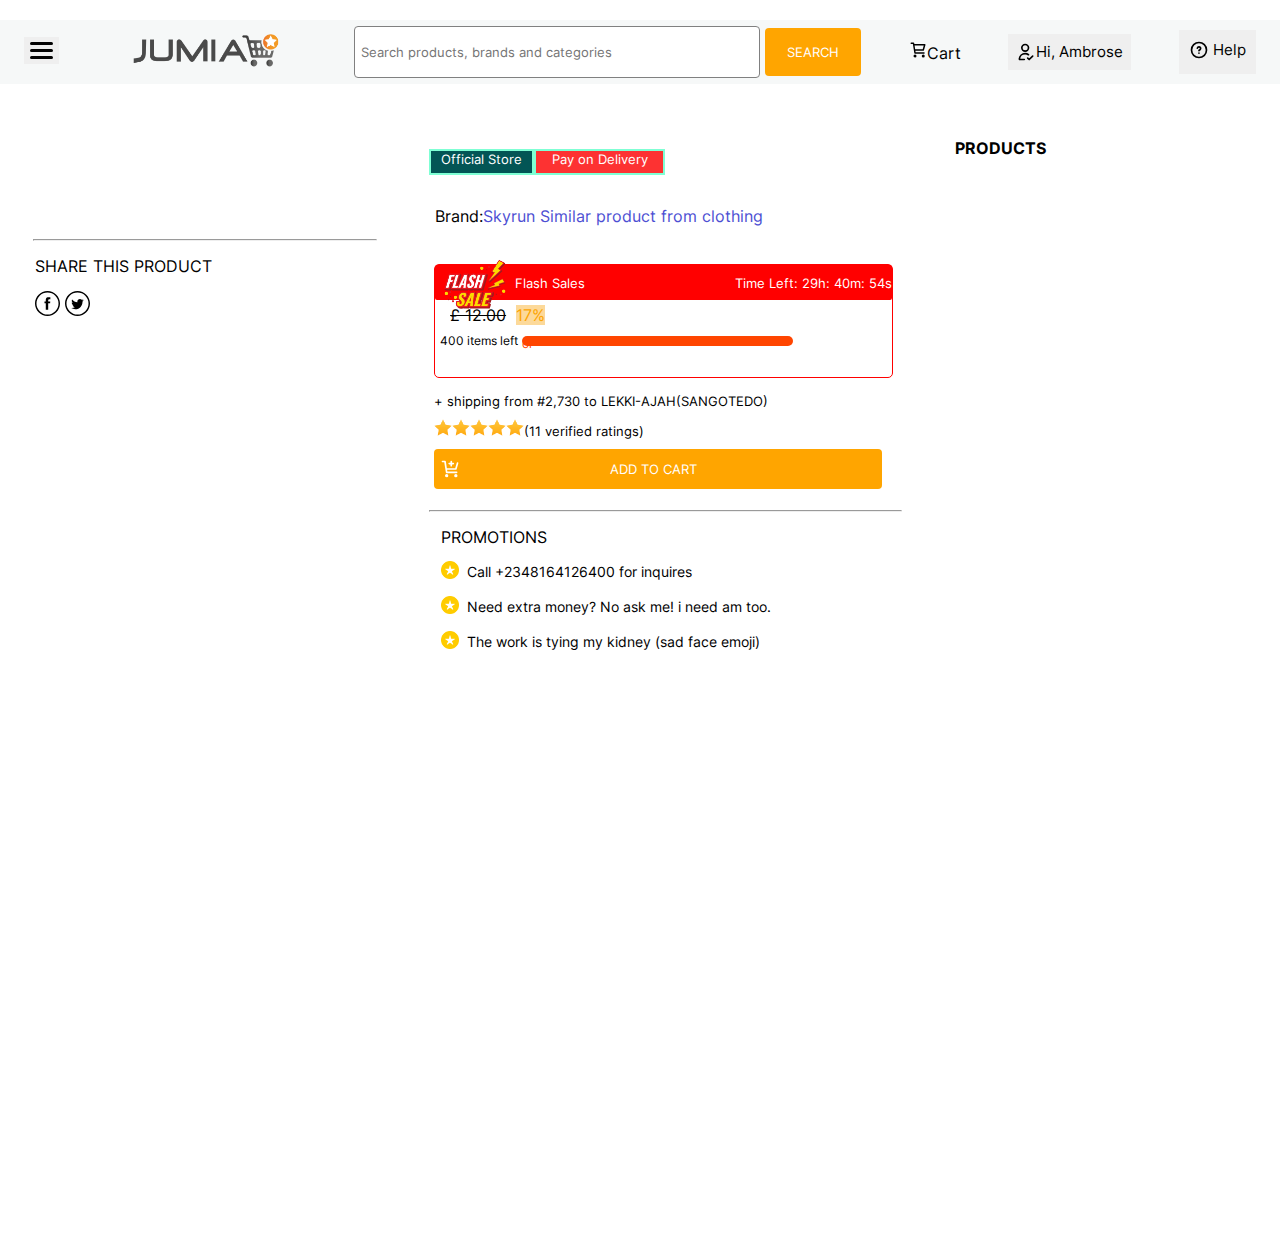
==== index.html @ 78945461 "capsome project" ====
<!DOCTYPE html>
<html lang="en">
<head>
    <meta charset="UTF-8">
    <meta name="viewport" content="width=device-width, initial-scale=1.0">
    <title>jumia.com</title>
    <link rel="stylesheet" href="/css/general.css">
    <link rel="stylesheet" href="/css/dropdown.css">
    <link rel="stylesheet" href="">
    <link rel="stylesheet" href="">
</head>
<body>
    <nav id="topbar">
        <label class="ham">
            <div class="navbar">
                <div class="container">
                    <!-- css form set -->
                    <button class="hamburger">
                        <div class="bar"></div>
                    </button>
                </div>
                <nav class="homebar">
                    <ul>
                        <li><img src="" alt=""><a href=""><img src="/asset/apple-5-svgrepo-com.svg" alt="">Super market</a></li>
                        <li> <a href=""> <img src="/asset/NicePng_lipstick-vector-png_3267996.png" alt="" width="18"> Health and Beauty</a></li>
                        <li><a href=""> <img src="/asset/house-svgrepo-com.png" alt=""> Home and Office</a></li>
                        <li><a href=""><img src="" alt=""><img src="/asset/pot.png" alt="" > Appliances</a></li>
                        <li><a href=""><img src="/asset/cell-phone_191.png" alt=""> Phones and Tablets</a></li>
                        <li><a href=""><img src="/asset/computer.png" alt=""> Computing</a></li>
                        <li><a href=""><img src="/asset/laptop-svgrepo-com.svg" alt="">Electronics</a></li>
                        <li><a href=""><img src="/asset/t-shirt.png" alt=""> Fasion</a></li>
                        <li><a href=""><img src="/asset/m2i8A0d3d3d3A0H7.png" alt=""> Baby products</a></li>
                        <li><a href=""><img src="/asset/game-icon-png-4480.png" alt=""> Gaming</a></li>
                        <li><a href=""><img src="/asset/dumbbell.png" alt=""> Sporting Goods</a></li>
                        <li><a href=""><img src="/asset/dots-three-circle.512x512.png" alt=""> Other Categories</a></li>
                    </ul>
                </nav>
            </div> 

        </label>


        <label class="logo">
            <img src="/asset/Jumia.png" alt="" width="200">
        </label>
        <label class="searchbox"> 
            <i class="fa-solid fa-magnifying-glass"></i>
            <input type="text" placeholder=" Search products, brands and categories">
            <button>SEARCH</button>

        </label>
        
        <label class="nav-cart"><img src="/asset/cart-shopping-svgrepo-com.svg" alt="" width="18">Cart</label>


        <label class="profile">
            <div class="drop" data-dropdown>
                <button class="link" data-dropdown-button> <img src="/asset/user-check-svgrepo-com.svg" alt="" width="20"> Hi, Ambrose </button>
                <div class="content">
                    <button>Sign In</button>
                    <hr>
                    <div class="droplinks">
                        <a href="#" class="link">My Account</a>
                        <a href="#" class="link">Order</a>
                        <a href="#" class="link">Saved Items</a>
                    </div>
    
                </div>
            </div>
        </label>



        <label class="Help">
            <div class="drop" data-dropdown>
                <button class="link" data-dropdown-button> <div><img src="/asset/circle-question-svgrepo-com.svg" alt="" width="20"></div> <div>Help</div> </button>
                <div class="content">
                    <div class="droplinks">
                    <a href="#" class="link">Help Center</a>
                    <a href="#" class="link">Place an Order</a>
                    <a href="#" class="link">Track an Order</a>
                    <a href="#" class="link">Cancel an Order</a>
                    <a href="#" class="link">Return an Order</a>
                    <hr>
                    <button>Live Chat</button>
                </div>
            </div>
    
        </label>
    
</nav>


    <!-- bigbox part -->
    <div class="ppart">
        <div class="product">
            <div id="image">
                <div id="main-image"></div>
                <hr>
                <div id="social">
                    <div>SHARE THIS PRODUCT</div>
                    <div><img src="/asset/facebook-svgrepo-com.svg" alt="" width="25">
                    <img src="/asset/twitter-svgrepo-com.svg" alt="" width="25">
                </div>
                </div>
            <!--     <div id="desc"> wat</div> -->
            </div>
            <div id="img-text">
                <div id="off-store">
                    <div id="pay-del">Official Store</div>
                    <div id="pay-del1">Pay on Delivery</div>
                </div>
                <div id="product-title">
                    <div>
                        <div id="pt"></div>
                         <div id="brand">Brand:<p>Skyrun Similar product from clothing</p></div>
                    </div>
                    
                </div>
                <div id="price-set">
                    <div id="red-line">
                        <div id="flash"><img src="/asset/flash sale banner with lightning_7954542.png" alt="" width="80"> Flash Sales</div>
                        <div id="timer">Time Left: 29h: 40m: 54s</div>
                    </div>
                    <div id="pricey">
                        <div id="pprice"></div>
                        <div id="discount">£ 12.00</div>
                        <div id="percnt">17%</div>
                    </div>
                    <div id="pset"></div>
                    <div id="count">
                         <div id="cbar"> <div>400 items left</div><div id="or">or</div>
                        <div id="wh">wh</div></div>
                    </div>

                </div>
                <div id="extra">
                    <div id="shipping">+ shipping from #2,730 to LEKKI-AJAH(SANGOTEDO)</div>
                    <div id="starred"><img src="/asset/yellow star.png" alt="" width="18"><img src="/asset/yellow star.png" alt="" width="18"><img src="/asset/yellow star.png" alt="" width="18"><img src="/asset/yellow star.png" alt="" width="18"><img src="/asset/yellow star.png" alt="" width="18">(11 verified ratings)</div>
                    <div id="cartbtn"><button><img src="/asset/cart-plus-svgrepo-com.svg" alt="" width="20"> ADD TO CART</button></div>
                </div>
                <hr>
                <div id="promotion">
                        <div id="p">PROMOTIONS</div>
                        <div id="p"><div><img src="/asset/favorite_11450270.png" alt="" width="18"></div> <div>Call +2348164126400 for inquires</div></div>
                        
                        <div id="p"><div><img src="/asset/favorite_11450270.png" alt="" width="18"></div> <div>Need extra money? No ask me! i need am too.</div></div>
                        
                        <div id="p"><div><img src="/asset/favorite_11450270.png" alt="" width="18"></div> <div>The work is tying my kidney (sad face emoji)</div></div>
                </div>
                
                
            </div>
        </div>
        <div class="product-list">
            <div ><h4>PRODUCTS</h4></div>
            <div id="cart1">
                <!-- <div id="star">star</div> -->
                <div id="pro"></div>
                <!-- <button>View product</button> -->
            </div>
            <div id="cart1">
                     <!-- <div id="star">star</div> -->
                <div id="pro"></div>
                <!-- <button>View product</button> -->
            </div>
            <div id="cart1">
                <!-- <div id="star">star</div> -->
                <div id="pro"></div>
                <!-- <button>View product</button> -->
            </div>
            <div id="cart1"> 
                <!-- <div id="star">star</div> -->
                <div id="pro"></div>
                <!-- <button>View product</button> -->
            </div>
            <div id="cart1">
                <!-- <div id="star">star</div> -->
                <div id="pro"></div>
                <!-- <button>View product</button> -->
            </div>
            <div id="cart1">
                <!-- <div id="star">star</div> -->
                <div id="pro"></div>
                <!-- <button>View product</button> -->
            </div>
            <div id="cart1">
                <!-- <div id="star">star</div> -->
                <div id="pro"></div>
                <!-- <button>View product</button> -->
            </div>
        </div>
    </div>
</div>
















    <script src="/js/domman.js"></script>
    <script src="/js/dropdown.js"></script>
    <script src="/js/hambuger.js"></script>
    <script src="/js/fetch.js"></script>
</body>
</html>
---- css/general.css ----
@font-face {
    font-family: myFont1;
    src: url(/asset/font/Inter-VariableFont_slnt\,wght.ttf);
}
*{
    font-family: myFont1;
}
.gen{
    display: flex;
    flex-direction: column;
}
.topbar{
    background-color: aqua;
    width: 100rem;
    height: 4rem;
    display:contents;
    justify-content: center;
    align-items: center;
    flex-wrap: nowrap;
}
.ppart{
    width: 79rem;
    height: 70rem;
    background-color:none;
    margin-top: 2rem;
    display: flex;
    flex-direction: row;/* 
    position: relative;
    z-index: 0; */
}
.product{
    background-color: none;
    width: 60rem;
    margin: 15px;
    display: flex;
}
.product-list{
    background-color: white;
    width: 20rem;
    height: 100%;
    margin: 15px;
    display: flex;
    flex-direction: column;
}
#cart1{
    background-color: none;
    margin: 0px;
    height: 100%;
    display: flex;
    flex-direction:column;
    flex-wrap: nowrap;
    font-size: 14px;
}
#cart1 button{
    width: 8rem;
    height: 2rem;
    background-color: orange;
    color: white;
    border-radius: 4px;
    border: none;
    margin-top: 3px;
}
#cate{
    color: rgb(250, 181, 52);
}
#pro{
    margin: 6px;
}
#price{
    margin: top 10px;
}
h4{
    margin: 7px;
}
hr{
    margin-top: 15px;
}
#image{
    background-color:none;
    width: 40%;
    margin: 2%;
}
#img-text{
    width:55%;
    background-color:none;
    margin: 2%;
    margin-left: 4%;
}
#off-store{
    background-color: aquamarine;
    width: 50%;
    display: flex;
}
#pay-del{
    background-color:rgb(3, 85, 85);
    color: white;
    width: 120px;
    height: 22px;
    margin: 2px;
    text-align: center;
    font-size: 13px;
}
#pay-del1{
    background-color: rgb(253, 50, 50);
    color: white;
    width: 150px;
    margin: 2px;
    text-align: center;
    font-size: 13px;
}
#product-title{
    background-color:none;
    width: 97%;
    height: 7rem;
    margin: 1%;
}
#price-set{
    background-color:none;
    display: flex;
    flex-direction: column;
    width: 97%;
    height: 7rem;
    margin: 1%;
    border: 1.5px solid;
    border-radius: 5px;
    border-color: red;
}
#extra{
    background-color:none;
    width: 97%;
    height: 7rem;
    margin: 1%;
}
#promotion{
    background-color: none;
    width: 97%;
    height: 7rem;
    margin: 1%;
    display: flex;
    flex-direction: column;
}
#p{
    margin: 7px;
    display: flex;
    flex-direction: row;
    align-items: center;
    text-align: justify;
}
#p div{
    margin-right: 8px;
    font-size: 14px;
}
#main-image {
    margin-top: 90px;
    margin-left: 60px;
}
.product #social{
    background-color:none;
    margin: 2px;
}
#social div{
    margin-top: 15px;
}
#product-title{
    height: 80px;
    display: flex;
    flex-direction: column;
    justify-content: space-between;
}
#brand{
    margin: 1px;
    margin-top: 10px;
    display: flex;
    align-items:baseline;
}
#brand p{
    color: rgb(77, 79, 211);
}
#red-line{
    background-color:red;
    color: white;
    height: 35px;
    border-radius: 2px;
    display: flex;
    justify-content: space-between;
    align-items: center;
    font-size: 13px;
}
#flash {
    display: flex;
    align-items: center;
}
#cbar{
    display: flex;
    margin-top: 3px;
    margin-left: 5px;
    align-items: center;
}
#cbar div{
    font-size: 12px;
}
#or {
    width: 60%;
    height: 10px;
    margin-left: 4px;
    position: relative;
    z-index: 100;
    background-color: orangered;
    display: flex;    
    border-radius: 100px;
    color: orangered;
    font-size: 2px;
}
#wh {
    width: 20%;
    height: 10px;
    margin-left: -10px;
    background-color: white;
    display: flex;     
    border-radius: 100px;
    color: white;
    font-size: 2px;
}
#all-price {
    display: flex;
    flex-direction: row;
}
#pricey{
    display: flex;
    align-items: center;
}
#pricey div{
    margin-right: 10px;
    margin: 5px;
}
#discount{
    text-decoration: line-through;
}
#pprice {
    font-size: 30px;
}
#percnt{
    background-color: rgb(252, 217, 154);
    color: rgb(252, 165, 3);
}
#extra {
    display: flex;
    flex-direction: column;
    align-content: center;
}
#extra div{
    margin-top: 10px;
    font-size: 13px;
}
#extra button{
    width: 28rem;
    height: 2.5rem;
    background-color: orange;
    color: white;
    border-radius: 4px;
    border: none;
    display: flex;
    align-items: center;
}
#extra button img{
    filter: invert();
    margin-right: 150px;
}
#desc {
    background-color: brown;

}
---- css/dropdown.css ----
body {
    margin: 0; ;
}
#navbar{
    display: flex;
    flex-direction: row;
    justify-content: center;
    background-color: aqua;
    width: 100%;
    height: 4rem;
}
nav{
    display: flex;
    flex-direction: row;
    justify-content: space-around;
    align-items: center;
    background-color: rgb(246, 248, 248);
    width: 100%;
    height: 4rem;
    overflow: hidden;
    margin-top: 20px;
}
nav label:hover{
    color: orange;
    cursor: pointer;
}

/* hamburger menu settings */
.hamburger{
    display: inline-block;
    position: relative;
    width: 35px;
    appearance: none;
    outline: none;
    border: none;
    background-color: none;
    color: black;
    cursor: pointer;
}
.hamburger .bar, .hamburger::after, .hamburger::before{
    content: "";
    display: block;
    width: 100%;
    height: 3px;
    background-color: rgb(3, 3, 3);
    margin: 4px 0px;
    transition: 0.4s;
    border-radius: 900px;
}
.hamburger.active::before{
    transform: rotate(-45deg) translate(-6px, 7px);
}
.hamburger.active::after{
    transform: rotate(45deg) translate(-3px, -4px);
}
.hamburger.active .bar{
    opacity:0 ;
}
.homebar{
    position: fixed;
    top: o;
    right: 100%;
    width: 18%;
    height: 75%;
    display: block;
    z-index: 100;
    background-color: white;
    transition: 0.4s;
    border-radius: 10px;
}
.homebar.active{
    left: 0;
}
.homebar ul{
    list-style: none;
    display: flex;
    flex-direction: column;
}
.homebar a{
    display: block;
    text-align: left;
    margin-bottom: 15px;
    color: black;
    text-decoration: none;
    
}
.homebar a:hover{
    color: rgb(247, 165, 13);
}
.homebar img {
    width: 18px;
    align-items: baseline;
}
/* dropdown section */
.header {
    background-color: rgb(243, 241, 241);
    display: flex;
    align-items: baseline;
    padding: 0.5rem;
    gap: 1rem;

}
.link {
    width: 100%;
    border: none;
    text-decoration: none;
    font-size: 15px;
    cursor: pointer;
    padding: 0.5rem;
    color: black;
    display: flex;
}
.link div{
    margin: 2px;
}
.link:hover {
    color: orange;
}
.drop {
    position: relative; 
}
.content {
    display: flex;
    flex-direction: column;
    align-items: center;
    width: 10rem;
    position: absolute;
    left: 0;
    top: calc(100% + 0.5rem);
    background-color: white;
    padding: 0.5rem;
    gap: .25rem;
    border-radius: 0.25rem;
    box-shadow: 0 2px 20px 0 rgba(0, 0, 0, 0.2);
    opacity: 0;
    pointer-events: none;
    transform: translateY(1
    -5px);
    transition: opacity 100ms ease-in-out, transform 150ms ease-in-out;
}
.drop.active > .link + .content {
    opacity: 1;
    transform: translateY(0);
    pointer-events: auto;
}
.drop.active > .link, .link:hover {
    background-color: rgb(128, 126, 126);
}
.menu{
    width: 12em;
    height: 40%;
    list-style: none;
    padding: 0.2em 1em;
    background: white;
    border: 1px white solid;
    box-shadow: 0 0.5em 1em rgb(231, 229, 229);
    border-radius: 0.5em;
}
hr {
    width: 100%;
}


.droplinks a{
    display: flex;
    flex-direction: column;
    gap: 0.75rem;
}
.content button{
    width: 100%;
    height: 40px;
    font-size: 18px;
    background-color: rgb(252, 186, 63);
    color: white;
    border: none;
    border-radius: 0.5rem;   
}
/* settings for search box */
.searchbox input{
    width: 400px;
    height: 3rem;
    border-radius: 4px;
    border: 0.2px solid grey;
}
.searchbox button {
    width: 6rem;
    height: 3rem;
    background-color: orange;
    color: white;
    border-radius: 4px;
    border: none;
}
.searchbox button:hover{
    color: orange;
    cursor: pointer;
}
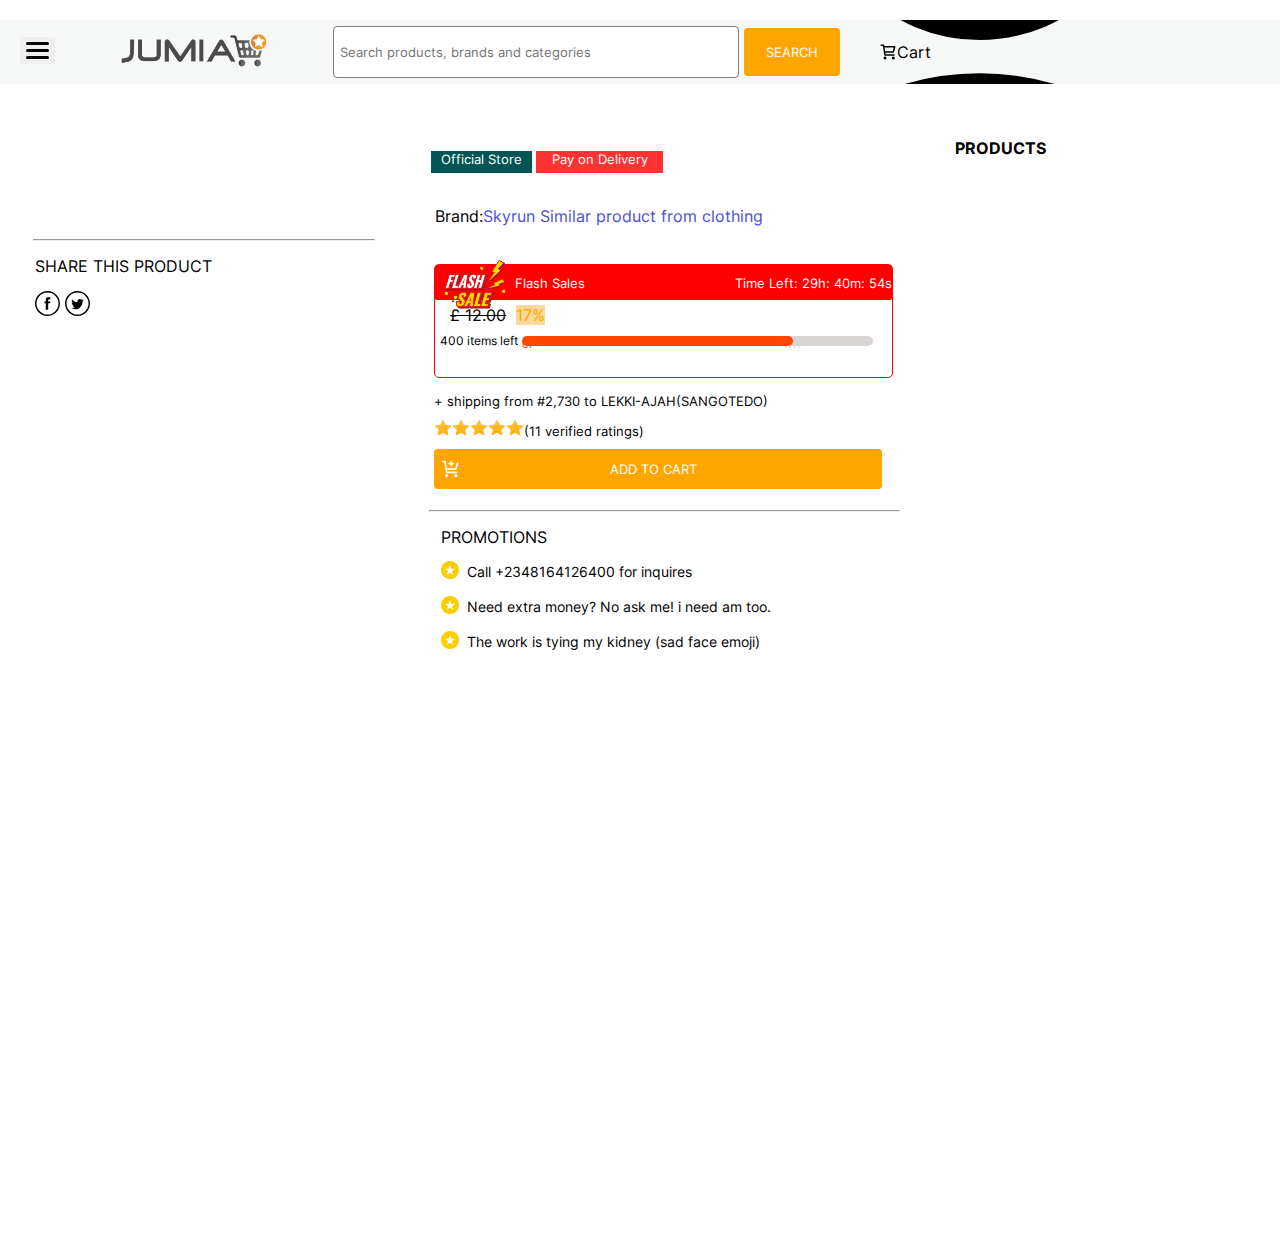
==== commit 372e7e70: "capsome project" ====
--- a/index.html
+++ b/index.html
@@ -4,8 +4,8 @@
     <meta charset="UTF-8">
     <meta name="viewport" content="width=device-width, initial-scale=1.0">
     <title>jumia.com</title>
-    <link rel="stylesheet" href="/css/general.css">
-    <link rel="stylesheet" href="/css/dropdown.css">
+    <link rel="stylesheet" href="general.css">
+    <link rel="stylesheet" href="dropdown.css">
     <link rel="stylesheet" href="">
     <link rel="stylesheet" href="">
 </head>
@@ -21,18 +21,19 @@
                 </div>
                 <nav class="homebar">
                     <ul>
-                        <li><img src="" alt=""><a href=""><img src="/asset/apple-5-svgrepo-com.svg" alt="">Super market</a></li>
-                        <li> <a href=""> <img src="/asset/NicePng_lipstick-vector-png_3267996.png" alt="" width="18"> Health and Beauty</a></li>
-                        <li><a href=""> <img src="/asset/house-svgrepo-com.png" alt=""> Home and Office</a></li>
-                        <li><a href=""><img src="" alt=""><img src="/asset/pot.png" alt="" > Appliances</a></li>
-                        <li><a href=""><img src="/asset/cell-phone_191.png" alt=""> Phones and Tablets</a></li>
-                        <li><a href=""><img src="/asset/computer.png" alt=""> Computing</a></li>
-                        <li><a href=""><img src="/asset/laptop-svgrepo-com.svg" alt="">Electronics</a></li>
-                        <li><a href=""><img src="/asset/t-shirt.png" alt=""> Fasion</a></li>
-                        <li><a href=""><img src="/asset/m2i8A0d3d3d3A0H7.png" alt=""> Baby products</a></li>
-                        <li><a href=""><img src="/asset/game-icon-png-4480.png" alt=""> Gaming</a></li>
-                        <li><a href=""><img src="/asset/dumbbell.png" alt=""> Sporting Goods</a></li>
-                        <li><a href=""><img src="/asset/dots-three-circle.512x512.png" alt=""> Other Categories</a></li>
+                        <li><img src="" alt=""><a href=""><img src="apple-5-svgrepo-com.svg" alt="">Super market</a></li>
+                        <li> <a href=""> <img src="NicePng_lipstick-vector-png_3267996.png" alt="" width="18"> Health and Beauty</a></li>
+                        <li> <a href=""> <img src="NicePng_lipstick-vector-png_3267996.png" alt="" width="18"> Health and Beauty</a></li>
+                        <li><a href=""> <img src="house-svgrepo-com.png" alt=""> Home and Office</a></li>
+                        <li><a href=""><img src="" alt=""><img src="pot.png" alt="" > Appliances</a></li>
+                        <li><a href=""><img src="cell-phone_191.png" alt=""> Phones and Tablets</a></li>
+                        <li><a href=""><img src="computer.png" alt=""> Computing</a></li>
+                        <li><a href=""><img src="laptop-svgrepo-com.svg" alt="">Electronics</a></li>
+                        <li><a href=""><img src="t-shirt.png" alt=""> Fasion</a></li>
+                        <li><a href=""><img src="m2i8A0d3d3d3A0H7.png" alt=""> Baby products</a></li>
+                        <li><a href=""><img src="game-icon-png-4480.png" alt=""> Gaming</a></li>
+                        <li><a href=""><img src="dumbbell.png" alt=""> Sporting Goods</a></li>
+                        <li><a href=""><img src="dots-three-circle.512x512.png" alt=""> Other Categories</a></li>
                     </ul>
                 </nav>
             </div> 
@@ -41,7 +42,7 @@
 
 
         <label class="logo">
-            <img src="/asset/Jumia.png" alt="" width="200">
+            <img src="Jumia.png" alt="" width="200">
         </label>
         <label class="searchbox"> 
             <i class="fa-solid fa-magnifying-glass"></i>
@@ -50,42 +51,45 @@
 
         </label>
         
-        <label class="nav-cart"><img src="/asset/cart-shopping-svgrepo-com.svg" alt="" width="18">Cart</label>
+        <label class="nav-cart"><img src="cart-shopping-svgrepo-com.svg" alt="" width="18"> Cart</label>
 
 
         <label class="profile">
-            <div class="drop" data-dropdown>
-                <button class="link" data-dropdown-button> <img src="/asset/user-check-svgrepo-com.svg" alt="" width="20"> Hi, Ambrose </button>
-                <div class="content">
-                    <button>Sign In</button>
+            <div class="drop">
+                <div class="dropdown">
+                    <div class="select">
+                        <span class="selected"><img src="user-check-svgrepo-com.svg" alt="">Hi, Ambrose</span>
+                        <div class="arrow"></div>
+                    </div>
+                    <ul class="menu">
+                        <li><button>Sign In</button></li>
+                        <hr>
+                        <li><img src="user-regular.svg" alt="">My Account</li>
+                        <li><img src="cart-shopping-svgrepo-com.svg" alt="">Order</li>
+                        <li><img src="heart-svgrepo-com.svg" alt="">Saved items</li>
+                    </ul>
+                </div>
+        </label>
+
+
+
+
+        <label class="Help">
+            <div class="dropdown">
+                <div class="select">
+                    <span class="selected">Help</span>
+                    <div class="arrow"></div>
+                </div>
+                <ul class="menu">
+                    <li>Help Center</li>
+                    <li>Place an Order</li>
+                    <li>Track an Order</li>
+                    <li>Cancel an Order</li>
+                    <li>Return an Order</li>
                     <hr>
-                    <div class="droplinks">
-                        <a href="#" class="link">My Account</a>
-                        <a href="#" class="link">Order</a>
-                        <a href="#" class="link">Saved Items</a>
-                    </div>
-    
-                </div>
-            </div>
-        </label>
-
-
-
-        <label class="Help">
-            <div class="drop" data-dropdown>
-                <button class="link" data-dropdown-button> <div><img src="/asset/circle-question-svgrepo-com.svg" alt="" width="20"></div> <div>Help</div> </button>
-                <div class="content">
-                    <div class="droplinks">
-                    <a href="#" class="link">Help Center</a>
-                    <a href="#" class="link">Place an Order</a>
-                    <a href="#" class="link">Track an Order</a>
-                    <a href="#" class="link">Cancel an Order</a>
-                    <a href="#" class="link">Return an Order</a>
-                    <hr>
-                    <button>Live Chat</button>
-                </div>
-            </div>
-    
+                    <li><button>Live Chat</button></li>
+                </ul>
+            </div>
         </label>
     
 </nav>
@@ -99,8 +103,8 @@
                 <hr>
                 <div id="social">
                     <div>SHARE THIS PRODUCT</div>
-                    <div><img src="/asset/facebook-svgrepo-com.svg" alt="" width="25">
-                    <img src="/asset/twitter-svgrepo-com.svg" alt="" width="25">
+                    <div><img src="facebook-svgrepo-com.svg" alt="" width="25">
+                    <img src="twitter-svgrepo-com.svg" alt="" width="25">
                 </div>
                 </div>
             <!--     <div id="desc"> wat</div> -->
@@ -119,7 +123,7 @@
                 </div>
                 <div id="price-set">
                     <div id="red-line">
-                        <div id="flash"><img src="/asset/flash sale banner with lightning_7954542.png" alt="" width="80"> Flash Sales</div>
+                        <div id="flash"><img src="flash sale banner with lightning_7954542.png" alt="" width="80"> Flash Sales</div>
                         <div id="timer">Time Left: 29h: 40m: 54s</div>
                     </div>
                     <div id="pricey">
@@ -136,17 +140,17 @@
                 </div>
                 <div id="extra">
                     <div id="shipping">+ shipping from #2,730 to LEKKI-AJAH(SANGOTEDO)</div>
-                    <div id="starred"><img src="/asset/yellow star.png" alt="" width="18"><img src="/asset/yellow star.png" alt="" width="18"><img src="/asset/yellow star.png" alt="" width="18"><img src="/asset/yellow star.png" alt="" width="18"><img src="/asset/yellow star.png" alt="" width="18">(11 verified ratings)</div>
-                    <div id="cartbtn"><button><img src="/asset/cart-plus-svgrepo-com.svg" alt="" width="20"> ADD TO CART</button></div>
+                    <div id="starred"><img src="yellow star.png" alt="" width="18"><img src="yellow star.png" alt="" width="18"><img src="yellow star.png" alt="" width="18"><img src="yellow star.png" alt="" width="18"><img src="yellow star.png" alt="" width="18">(11 verified ratings)</div>
+                    <div id="cartbtn"><button><img src="cart-plus-svgrepo-com.svg" alt="" width="20"> ADD TO CART</button></div>
                 </div>
                 <hr>
                 <div id="promotion">
                         <div id="p">PROMOTIONS</div>
-                        <div id="p"><div><img src="/asset/favorite_11450270.png" alt="" width="18"></div> <div>Call +2348164126400 for inquires</div></div>
+                        <div id="p"><div><img src="favorite_11450270.png" alt="" width="18"></div> <div>Call +2348164126400 for inquires</div></div>
                         
-                        <div id="p"><div><img src="/asset/favorite_11450270.png" alt="" width="18"></div> <div>Need extra money? No ask me! i need am too.</div></div>
+                        <div id="p"><div><img src="favorite_11450270.png" alt="" width="18"></div> <div>Need extra money? No ask me! i need am too.</div></div>
                         
-                        <div id="p"><div><img src="/asset/favorite_11450270.png" alt="" width="18"></div> <div>The work is tying my kidney (sad face emoji)</div></div>
+                        <div id="p"><div><img src="favorite_11450270.png" alt="" width="18"></div> <div>The work is tying my kidney (sad face emoji)</div></div>
                 </div>
                 
                 
@@ -208,9 +212,9 @@
 
 
 
-    <script src="/js/domman.js"></script>
-    <script src="/js/dropdown.js"></script>
-    <script src="/js/hambuger.js"></script>
-    <script src="/js/fetch.js"></script>
+    <script src="domman.js"></script>
+    <script src="dropdown.js"></script>
+    <script src="hambuger.js"></script>
+    <script src="fetch.js"></script>
 </body>
 </html>--- a/general.css
+++ b/general.css
@@ -0,0 +1,277 @@
+@font-face {
+    font-family: myFont1;
+    src: url(/asset/font/Inter-VariableFont_slnt\,wght.ttf);
+}
+*{
+    font-family: myFont1;
+}
+.gen{
+    display: flex;
+    flex-direction: column;
+}
+.topbar{
+    width: 100rem;
+    height: 4rem;
+    display:contents;
+    justify-content: space-around;
+    align-items: center;
+    flex-wrap: nowrap;
+}
+.nav-cart{
+    display: flex;
+}
+.nav-cart:hover{
+    color: orange;
+}
+.ppart{
+    width: 79rem;
+    height: 70rem;
+    background-color:none;
+    margin-top: 2rem;
+    display: flex;
+    flex-direction: row;/* 
+    position: relative;
+    z-index: 0; */
+}
+.product{
+    background-color: none;
+    width: 60rem;
+    margin: 15px;
+    display: flex;
+}
+.product-list{
+    background-color: white;
+    width: 20rem;
+    height: 100%;
+    margin: 15px;
+    display: flex;
+    flex-direction: column;
+}
+#cart1{
+    background-color: none;
+    margin: 0px;
+    height: 100%;
+    display: flex;
+    flex-direction:column;
+    flex-wrap: nowrap;
+    font-size: 14px;
+}
+#cart1 button{
+    width: 8rem;
+    height: 2rem;
+    background-color: orange;
+    color: white;
+    border-radius: 4px;
+    border: none;
+    margin-top: 3px;
+}
+#cate{
+    color: rgb(250, 181, 52);
+}
+#pro{
+    margin: 6px;
+}
+#price{
+    margin: top 10px;
+}
+h4{
+    margin: 7px;
+}
+hr{
+    margin-top: 15px;
+}
+#image{
+    background-color:none;
+    width: 40%;
+    margin: 2%;
+}
+#img-text{
+    width:55%;
+    background-color:none;
+    margin: 2%;
+    margin-left: 4%;
+}
+#off-store{
+    background-color:none;
+    width: 50%;
+    display: flex;
+}
+#pay-del{
+    background-color:rgb(3, 85, 85);
+    color: white;
+    width: 120px;
+    height: 22px;
+    margin: 2px;
+    text-align: center;
+    font-size: 13px;
+}
+#pay-del1{
+    background-color: rgb(253, 50, 50);
+    color: white;
+    width: 150px;
+    margin: 2px;
+    text-align: center;
+    font-size: 13px;
+}
+#product-title{
+    background-color:none;
+    width: 97%;
+    height: 7rem;
+    margin: 1%;
+}
+#price-set{
+    background-color:none;
+    display: flex;
+    flex-direction: column;
+    width: 97%;
+    height: 7rem;
+    margin: 1%;
+    border: 1.5px solid;
+    border-radius: 5px;
+    border-color: red;
+}
+#extra{
+    background-color:none;
+    width: 97%;
+    height: 7rem;
+    margin: 1%;
+}
+#promotion{
+    background-color: none;
+    width: 97%;
+    height: 7rem;
+    margin: 1%;
+    display: flex;
+    flex-direction: column;
+}
+#p{
+    margin: 7px;
+    display: flex;
+    flex-direction: row;
+    align-items: center;
+    text-align: justify;
+}
+#p div{
+    margin-right: 8px;
+    font-size: 14px;
+}
+#main-image {
+    margin-top: 90px;
+    margin-left: 60px;
+}
+.product #social{
+    background-color:none;
+    margin: 2px;
+}
+#social div{
+    margin-top: 15px;
+}
+#product-title{
+    height: 80px;
+    display: flex;
+    flex-direction: column;
+    justify-content: space-between;
+}
+#brand{
+    margin: 1px;
+    margin-top: 10px;
+    display: flex;
+    align-items:baseline;
+}
+#brand p{
+    color: rgb(77, 79, 211);
+}
+#red-line{
+    background-color:red;
+    color: white;
+    height: 35px;
+    border-radius: 2px;
+    display: flex;
+    justify-content: space-between;
+    align-items: center;
+    font-size: 13px;
+}
+#flash {
+    display: flex;
+    align-items: center;
+}
+#cbar{
+    display: flex;
+    margin-top: 3px;
+    margin-left: 5px;
+    align-items: center;
+}
+#cbar div{
+    font-size: 12px;
+}
+#or {
+    width: 60%;
+    height: 10px;
+    margin-left: 4px;
+    position: relative;
+    z-index: 100;
+    background-color: orangered;
+    display: flex;    
+    border-radius: 100px;
+    color: orangered;
+    font-size: 2px;
+}
+#wh {
+    width: 20%;
+    height: 10px;
+    margin-left: -10px;
+    background-color: rgb(218, 213, 213);
+    display: flex;     
+    border-radius: 100px;
+    color: rgb(218, 213, 213);
+    font-size: 2px;
+}
+#all-price {
+    display: flex;
+    flex-direction: row;
+}
+#pricey{
+    display: flex;
+    align-items: center;
+}
+#pricey div{
+    margin-right: 10px;
+    margin: 5px;
+}
+#discount{
+    text-decoration: line-through;
+}
+#pprice {
+    font-size: 30px;
+}
+#percnt{
+    background-color: rgb(252, 217, 154);
+    color: rgb(252, 165, 3);
+}
+#extra {
+    display: flex;
+    flex-direction: column;
+    align-content: center;
+}
+#extra div{
+    margin-top: 10px;
+    font-size: 13px;
+}
+#extra button{
+    width: 28rem;
+    height: 2.5rem;
+    background-color: orange;
+    color: white;
+    border-radius: 4px;
+    border: none;
+    display: flex;
+    align-items: center;
+}
+#extra button img{
+    filter: invert();
+    margin-right: 150px;
+}
+#desc {
+    background-color: brown;
+
+}--- a/dropdown.css
+++ b/dropdown.css
@@ -0,0 +1,201 @@
+body {
+    margin: 0; ;
+}
+#navbar{
+    display: flex;
+    flex-direction: row;
+    justify-content: center;
+    background-color: aqua;
+    width: 100%;
+    height: 4rem;
+}
+nav{
+    display: flex;
+    flex-direction: row;
+    justify-content: space-around;
+    align-items: center;
+    background-color: rgb(246, 248, 248);
+    width: 100%;
+    height: 4rem;
+    overflow: hidden;
+    margin-top: 20px;
+}
+nav label:hover{
+    cursor: pointer;
+}
+
+/* hamburger menu settings */
+.hamburger{
+    display: inline-block;
+    position: relative;
+    width: 35px;
+    appearance: none;
+    outline: none;
+    border: none;
+    background-color: none;
+    color: black;
+    cursor: pointer;
+}
+.hamburger .bar, .hamburger::after, .hamburger::before{
+    content: "";
+    display: block;
+    width: 100%;
+    height: 3px;
+    background-color: rgb(3, 3, 3);
+    margin: 4px 0px;
+    transition: 0.4s;
+    border-radius: 900px;
+}
+.hamburger.active::before{
+    transform: rotate(-45deg) translate(-6px, 7px);
+}
+.hamburger.active::after{
+    transform: rotate(45deg) translate(-3px, -4px);
+}
+.hamburger.active .bar{
+    opacity:0 ;
+}
+.homebar{
+    position: fixed;
+    top: o;
+    right: 100%;
+    width: 18%;
+    height: 75%;
+    display: block;
+    z-index: 100;
+    background-color: white;
+    transition: 0.4s;
+    border-radius: 10px;
+}
+.homebar.active{
+    left: 0;
+}
+.homebar ul{
+    list-style: none;
+    display: flex;
+    flex-direction: column;
+}
+.homebar a{
+    display: block;
+    text-align: left;
+    margin-bottom: 15px;
+    color: black;
+    text-decoration: none;
+    
+}
+.homebar a:hover{
+    color: rgb(247, 165, 13);
+}
+.homebar img {
+    width: 18px;
+    align-items: baseline;
+}
+/* dropdown section */
+
+.drop{
+    display: flex;
+}
+.dropdown{
+    background-color: rgb(252, 252, 252);
+    max-width: 10rem;
+    margin-right: 50px;
+    /* margin: 2rem; */
+}
+.dropdown *{
+    box-sizing: border-box;
+}
+.select {
+    width: 95px;
+    background-color:rgb(246, 248, 248);
+    color:black;
+    display: flex;
+    justify-content: center;
+    align-self: center;
+    padding: 0.5em;
+    border-radius: 0.5em;
+    cursor: pointer;
+    transition: background 0.3s;   
+}
+.select-clicked {
+    border: 2px;
+    box-shadow: 0 0 0.8em;
+}
+
+.select:hover {
+    color: orange;
+    background-color: rgb(219, 217, 217);
+}
+.arrow{
+    width: 0;
+    height: 0;
+    border-left: 5px solid transparent;
+    border-right: 5px solid transparent;
+    border-top: 6px solid black;
+    transition: 0.3s;
+}
+.arrow-rotate {
+    transform: rotate(180deg);
+}
+.menu{
+    list-style: none;
+    padding: 0.2em 0.5em;
+    background-color: rgb(243, 238, 238);
+    border: none;
+    border-radius: 0.5em;
+    position: absolute;
+    top: 5rem;
+    left: 85%;
+    width: 15%;
+    transform: translateX(-50%);
+    opacity: 0;
+    display: none;
+    transition: 0.2s;
+    z-index: 1;
+    display: flex;
+    align-items: center;
+    justify-content: center;
+}
+.menu li{
+    padding: 0.7em 0.5em;
+    margin: 0.3em 0;
+    border-radius: o.5em;
+    cursor: pointer;
+}
+.menu li:hover{
+    color: orange;
+}
+.active{
+    background-color: white;
+}
+.menu-open{
+    display: block;
+    opacity: 1;
+}
+.menu button{
+    width: 90%;
+    height: 3rem;
+    background-color: orange;
+    color: white;
+    border-radius: 4px;
+    border: none;
+}
+
+/* settings for search box */
+.searchbox input{
+    width: 400px;
+    height: 3rem;
+    border-radius: 4px;
+    border: 0.2px solid grey;
+}
+.searchbox button {
+    width: 6rem;
+    height: 3rem;
+    background-color: orange;
+    color: white;
+    border-radius: 4px;
+    border: none;
+}
+.searchbox button:hover{
+    color: orange;
+    cursor: pointer;
+}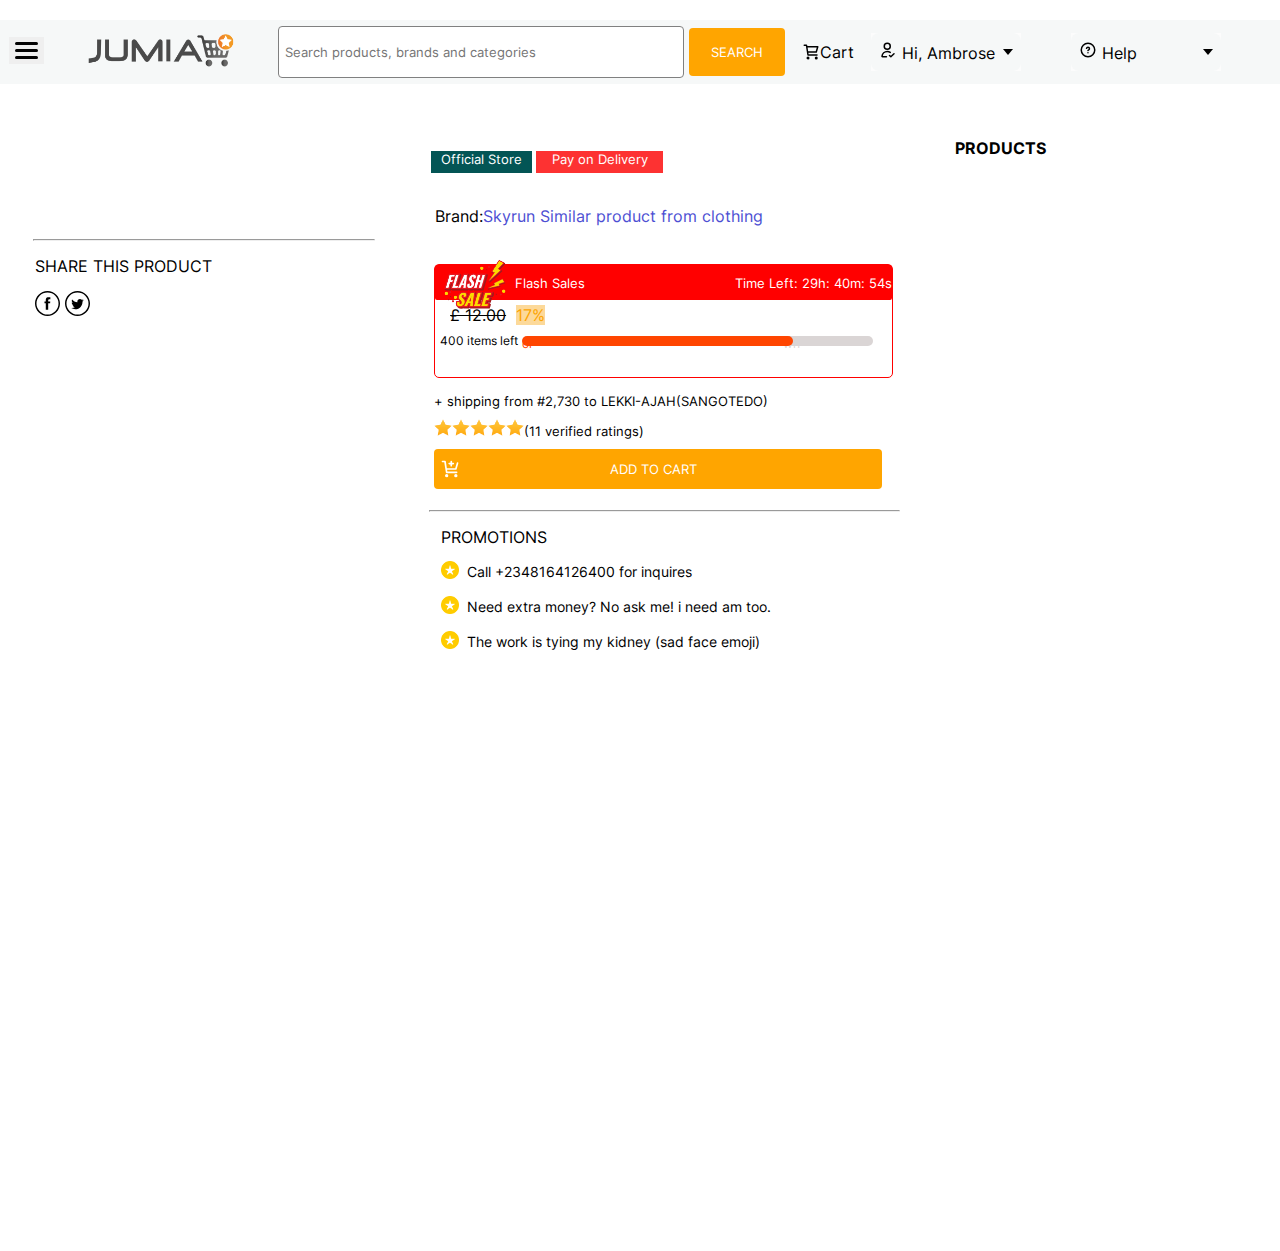
==== commit 6dd68399: "capsome project" ====
--- a/index.html
+++ b/index.html
@@ -58,15 +58,15 @@
             <div class="drop">
                 <div class="dropdown">
                     <div class="select">
-                        <span class="selected"><img src="user-check-svgrepo-com.svg" alt="">Hi, Ambrose</span>
+                        <div class="selected"><img src="user-check-svgrepo-com.svg" alt="" width="18px"> Hi, Ambrose</div>
                         <div class="arrow"></div>
                     </div>
                     <ul class="menu">
                         <li><button>Sign In</button></li>
                         <hr>
-                        <li><img src="user-regular.svg" alt="">My Account</li>
-                        <li><img src="cart-shopping-svgrepo-com.svg" alt="">Order</li>
-                        <li><img src="heart-svgrepo-com.svg" alt="">Saved items</li>
+                        <li><img src="user-regular.svg" alt="" width="18px">My Account</li>
+                        <li><img src="cart-shopping-svgrepo-com.svg" alt="" width="18px">Order</li>
+                        <li><img src="heart-svgrepo-com.svg" alt="" width="18px">Saved items</li>
                     </ul>
                 </div>
         </label>
@@ -77,7 +77,7 @@
         <label class="Help">
             <div class="dropdown">
                 <div class="select">
-                    <span class="selected">Help</span>
+                    <div class="selected"> <img src="circle-question-svgrepo-com.svg" alt="" width="18"> Help</div>
                     <div class="arrow"></div>
                 </div>
                 <ul class="menu">
--- a/dropdown.css
+++ b/dropdown.css
@@ -97,7 +97,7 @@
 }
 .dropdown{
     background-color: rgb(252, 252, 252);
-    max-width: 10rem;
+    max-width: 15rem;
     margin-right: 50px;
     /* margin: 2rem; */
 }
@@ -105,13 +105,26 @@
     box-sizing: border-box;
 }
 .select {
-    width: 95px;
+    width: 150px;
     background-color:rgb(246, 248, 248);
     color:black;
     display: flex;
-    justify-content: center;
-    align-self: center;
+    justify-content:space-between;
+    align-items: center;
     padding: 0.5em;
+    border-radius: 0.5em;
+    cursor: pointer;
+    transition: background 0.3s;   
+}
+.selec1 {
+    width: 70px;
+    background-color:rgb(246, 248, 248);
+    color:black;
+    display: flex;
+    justify-content:space-between;
+    align-items: center;
+    padding: 0.5em;
+    flex-wrap: nowrap;
     border-radius: 0.5em;
     cursor: pointer;
     transition: background 0.3s;   
@@ -120,8 +133,15 @@
     border: 2px;
     box-shadow: 0 0 0.8em;
 }
-
 .select:hover {
+    color: orange;
+    background-color: rgb(219, 217, 217);
+}
+.select1-clicked {
+    border: 2px;
+    box-shadow: 0 0 0.8em;
+}
+.select1:hover {
     color: orange;
     background-color: rgb(219, 217, 217);
 }
